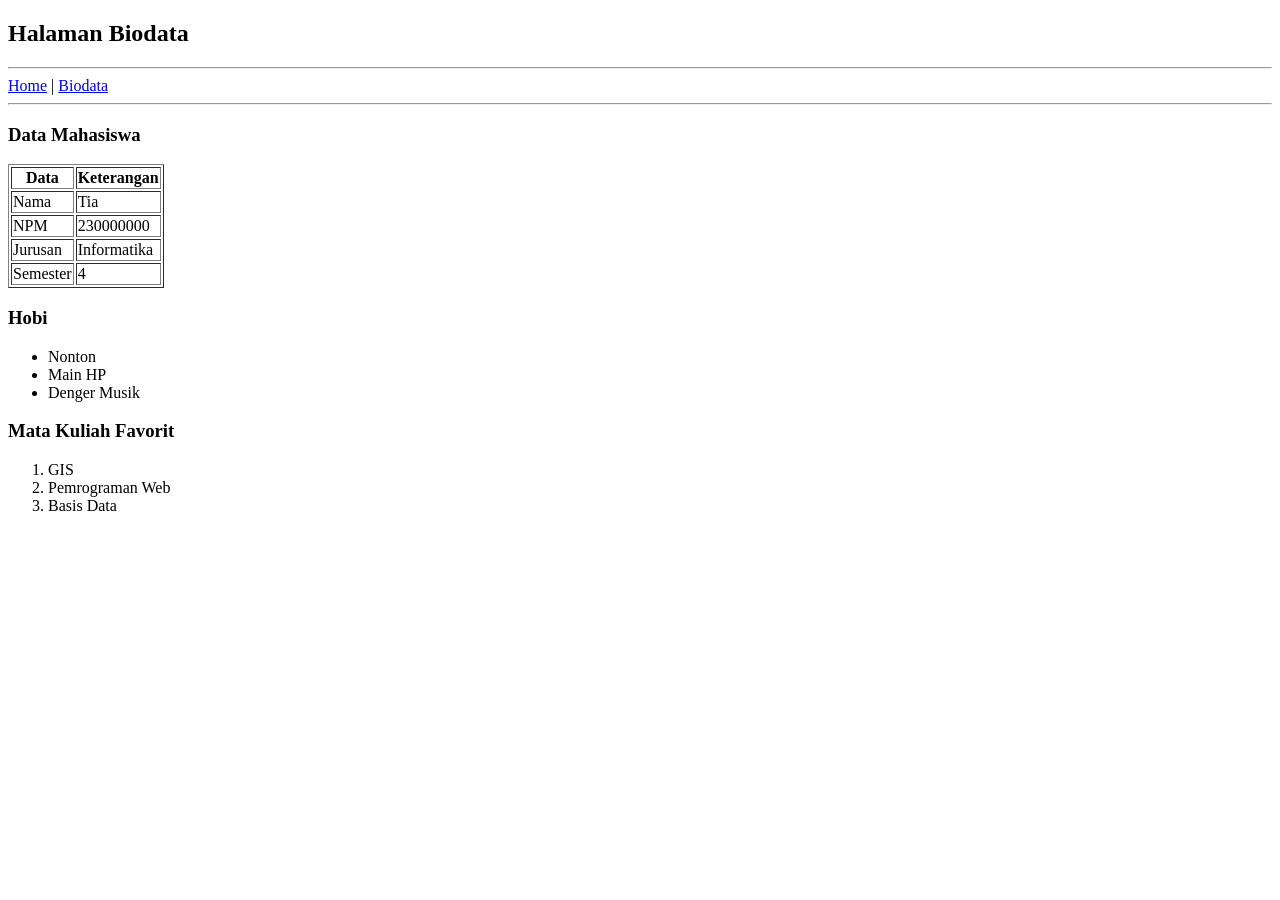
==== biodata.html @ c62042ba "Update biodata.html" ====
<!DOCTYPE html>
<html>
<head>
    <title>Biodata</title>
    <link rel="stylesheet" href="style.css">
</head>

<body>

<h2>Halaman Biodata</h2>

<hr>

<a href="index.html">Home</a> |
<a href="biodata.html">Biodata</a>

<hr>

<h3>Data Mahasiswa</h3>

<table border="1">
<tr>
    <th>Data</th>
    <th>Keterangan</th>
</tr>

<tr>
    <td>Nama</td>
    <td>Tia</td>
</tr>

<tr>
    <td>NPM</td>
    <td>230000000</td>
</tr>

<tr>
    <td>Jurusan</td>
    <td>Informatika</td>
</tr>

<tr>
    <td>Semester</td>
    <td>4</td>
</tr>

</table>

<h3>Hobi</h3>
<ul>
    <li>Nonton</li>
    <li>Main HP</li>
    <li>Denger Musik</li>
</ul>

<h3>Mata Kuliah Favorit</h3>
<ol>
    <li>GIS</li>
    <li>Pemrograman Web</li>
    <li>Basis Data</li>
</ol>

</body>
</html>
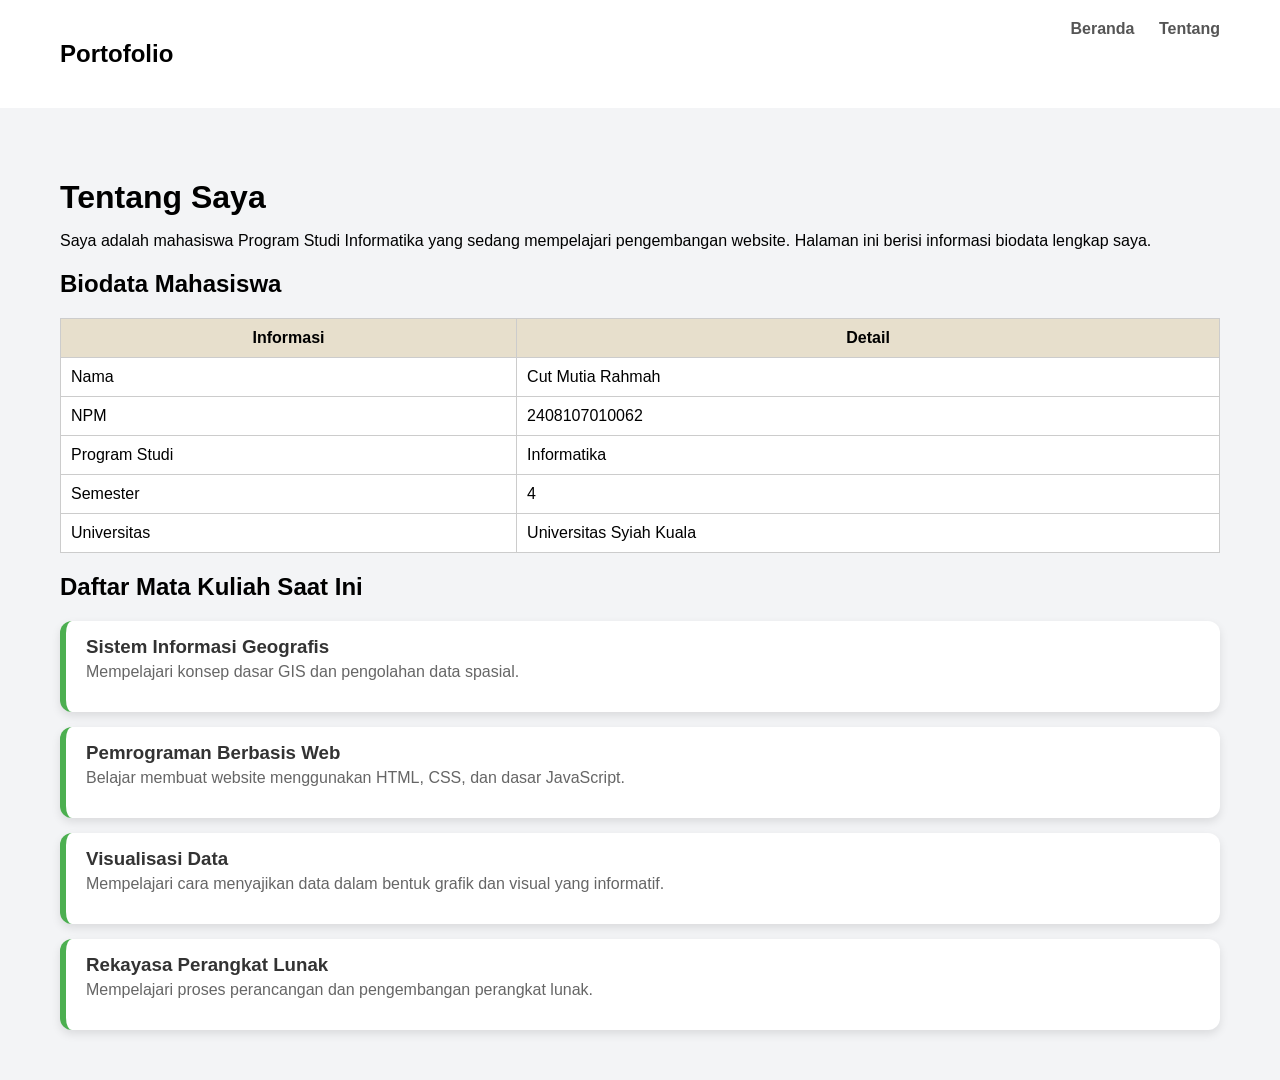
==== commit f356764e: "Add files via upload" ====
--- a/biodata.html
+++ b/biodata.html
@@ -1,64 +1,89 @@
-<!DOCTYPE html>
-<html>
-<head>
-    <title>Biodata</title>
-    <link rel="stylesheet" href="style.css">
-</head>
-
-<body>
-
-<h2>Halaman Biodata</h2>
-
-<hr>
-
-<a href="index.html">Home</a> |
-<a href="biodata.html">Biodata</a>
-
-<hr>
-
-<h3>Data Mahasiswa</h3>
-
-<table border="1">
-<tr>
-    <th>Data</th>
-    <th>Keterangan</th>
-</tr>
-
-<tr>
-    <td>Nama</td>
-    <td>Tia</td>
-</tr>
-
-<tr>
-    <td>NPM</td>
-    <td>230000000</td>
-</tr>
-
-<tr>
-    <td>Jurusan</td>
-    <td>Informatika</td>
-</tr>
-
-<tr>
-    <td>Semester</td>
-    <td>4</td>
-</tr>
-
-</table>
-
-<h3>Hobi</h3>
-<ul>
-    <li>Nonton</li>
-    <li>Main HP</li>
-    <li>Denger Musik</li>
-</ul>
-
-<h3>Mata Kuliah Favorit</h3>
-<ol>
-    <li>GIS</li>
-    <li>Pemrograman Web</li>
-    <li>Basis Data</li>
-</ol>
-
-</body>
-</html>
+<!DOCTYPE html>
+<html>
+<head>
+    <title>Tentang Saya</title>
+    <link rel="stylesheet" href="style.css">
+</head>
+
+<body>
+
+<!-- NAVBAR -->
+<div class="navbar">
+    <h2>Portofolio</h2>
+    <div>
+        <a href="index.html">Beranda</a>
+        <a href="biodata.html">Tentang</a>
+    </div>
+</div>
+
+<div class="about">
+
+<h1>Tentang Saya</h1>
+
+<p>
+Saya adalah mahasiswa Program Studi Informatika yang sedang
+mempelajari pengembangan website.
+Halaman ini berisi informasi biodata lengkap saya.
+</p>
+
+<!-- TABEL DATA -->
+<h2>Biodata Mahasiswa</h2>
+
+<table>
+<tr>
+    <th>Informasi</th>
+    <th>Detail</th>
+</tr>
+
+<tr>
+    <td>Nama</td>
+    <td>Cut Mutia Rahmah</td>
+</tr>
+
+<tr>
+    <td>NPM</td>
+    <td>2408107010062</td>
+</tr>
+
+<tr>
+    <td>Program Studi</td>
+    <td>Informatika</td>
+</tr>
+
+<tr>
+    <td>Semester</td>
+    <td>4</td>
+</tr>
+
+<tr>
+    <td>Universitas</td>
+    <td>Universitas Syiah Kuala</td>
+</tr>
+
+</table>
+
+<h2>Daftar Mata Kuliah Saat Ini</h2>
+
+<div class="mk-container">
+
+    <div class="mk-card">
+        <h3>Sistem Informasi Geografis</h3>
+        <p>Mempelajari konsep dasar GIS dan pengolahan data spasial.</p>
+    </div>
+
+    <div class="mk-card">
+        <h3>Pemrograman Berbasis Web</h3>
+        <p>Belajar membuat website menggunakan HTML, CSS, dan dasar JavaScript.</p>
+    </div>
+
+    <div class="mk-card">
+        <h3>Visualisasi Data</h3>
+        <p>Mempelajari cara menyajikan data dalam bentuk grafik dan visual yang informatif.</p>
+    </div>
+
+    <div class="mk-card">
+        <h3>Rekayasa Perangkat Lunak</h3>
+        <p>Mempelajari proses perancangan dan pengembangan perangkat lunak.</p>
+    </div>
+
+</div>
--- a/style.css
+++ b/style.css
@@ -0,0 +1,147 @@
+body{
+    font-family: Arial;
+    margin:0;
+    background:#f3f4f6;
+}
+
+/* NAVBAR */
+.navbar{
+    display:flex;
+    justify-content:space-between;
+    padding:20px 60px;
+    background:white;
+}
+
+.navbar a{
+    margin-left:20px;
+    text-decoration:none;
+    color:#555;
+    font-weight:bold;
+}
+
+/* HERO */
+.hero{
+    display:flex;
+    align-items:center;
+    gap:60px;
+    padding:60px;
+}
+
+/* FOTO BULAT */
+.foto{
+    width:250px;
+    height:250px;
+    border-radius:50%;
+    object-fit:cover;
+    border:6px solid #d4a017;
+}
+
+/* TEXT */
+.subtitle{
+    color:#d4a017;
+    letter-spacing:2px;
+}
+
+.hero-text h1{
+    font-size:48px;
+    margin:10px 0;
+}
+
+.npm{
+    font-weight:bold;
+}
+
+/* BUTTON */
+.btn{
+    display:inline-block;
+    margin-top:20px;
+    padding:12px 25px;
+    background:#1e293b;
+    color:white;
+    text-decoration:none;
+    border-radius:8px;
+}
+
+/* SKILL */
+.skill-section{
+    padding:50px 60px;
+}
+
+.skills{
+    display:grid;
+    grid-template-columns:repeat(3,1fr);
+    gap:20px;
+    margin-top:20px;
+}
+
+.skill{
+    background:#e7dfcc;
+    padding:20px;
+    border-radius:10px;
+    font-weight:bold;
+}
+
+.about{
+    padding:50px 60px;
+}
+
+.about h1{
+    margin-bottom:10px;
+}
+
+/* tabel */
+table{
+    width:100%;
+    border-collapse:collapse;
+    margin-top:15px;
+    background:white;
+}
+
+th, td{
+    border:1px solid #ccc;
+    padding:10px;
+}
+
+th{
+    background:#e7dfcc;
+}
+
+/* footer */
+.footer{
+    text-align:center;
+    padding:20px;
+    background:#1e293b;
+    color:white;
+    margin-top:40px;
+}
+
+.mk-container {
+    display: flex;
+    flex-direction: column;
+    gap: 15px;
+    margin-top: 20px;
+}
+
+.mk-card {
+    background: #ffffff;
+    border-left: 6px solid #4CAF50;
+    padding: 15px 20px;
+    border-radius: 12px;
+    box-shadow: 0 4px 10px rgba(0,0,0,0.1);
+    transition: 0.3s;
+}
+
+.mk-card h3 {
+    margin: 0;
+    color: #333;
+}
+
+.mk-card p {
+    margin-top: 5px;
+    color: #666;
+}
+
+.mk-card:hover {
+    transform: translateX(8px);
+    box-shadow: 0 6px 15px rgba(0,0,0,0.15);
+}
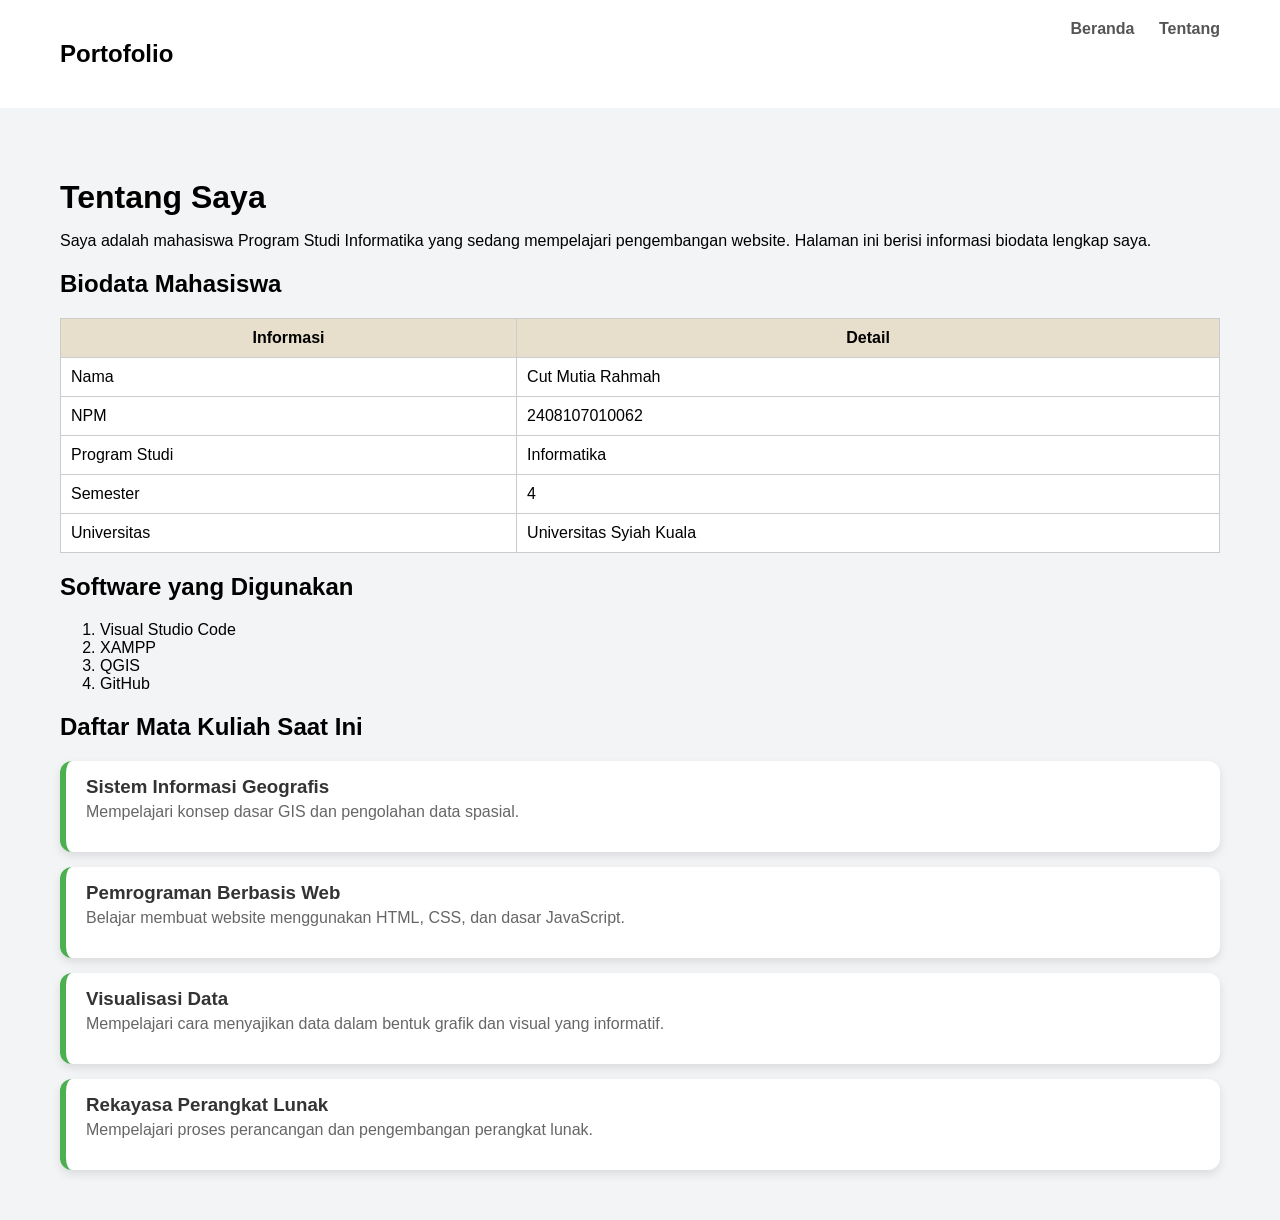
==== commit ca809ab4: "Update biodata.html Added a section listing the software used." ====
--- a/biodata.html
+++ b/biodata.html
@@ -62,6 +62,15 @@
 
 </table>
 
+<h2>Software yang Digunakan</h2>
+
+<ol>
+    <li>Visual Studio Code</li>
+    <li>XAMPP</li>
+    <li>QGIS</li>
+    <li>GitHub</li>
+</ol>
+
 <h2>Daftar Mata Kuliah Saat Ini</h2>
 
 <div class="mk-container">
@@ -86,4 +95,4 @@
         <p>Mempelajari proses perancangan dan pengembangan perangkat lunak.</p>
     </div>
 
-</div>+</div>
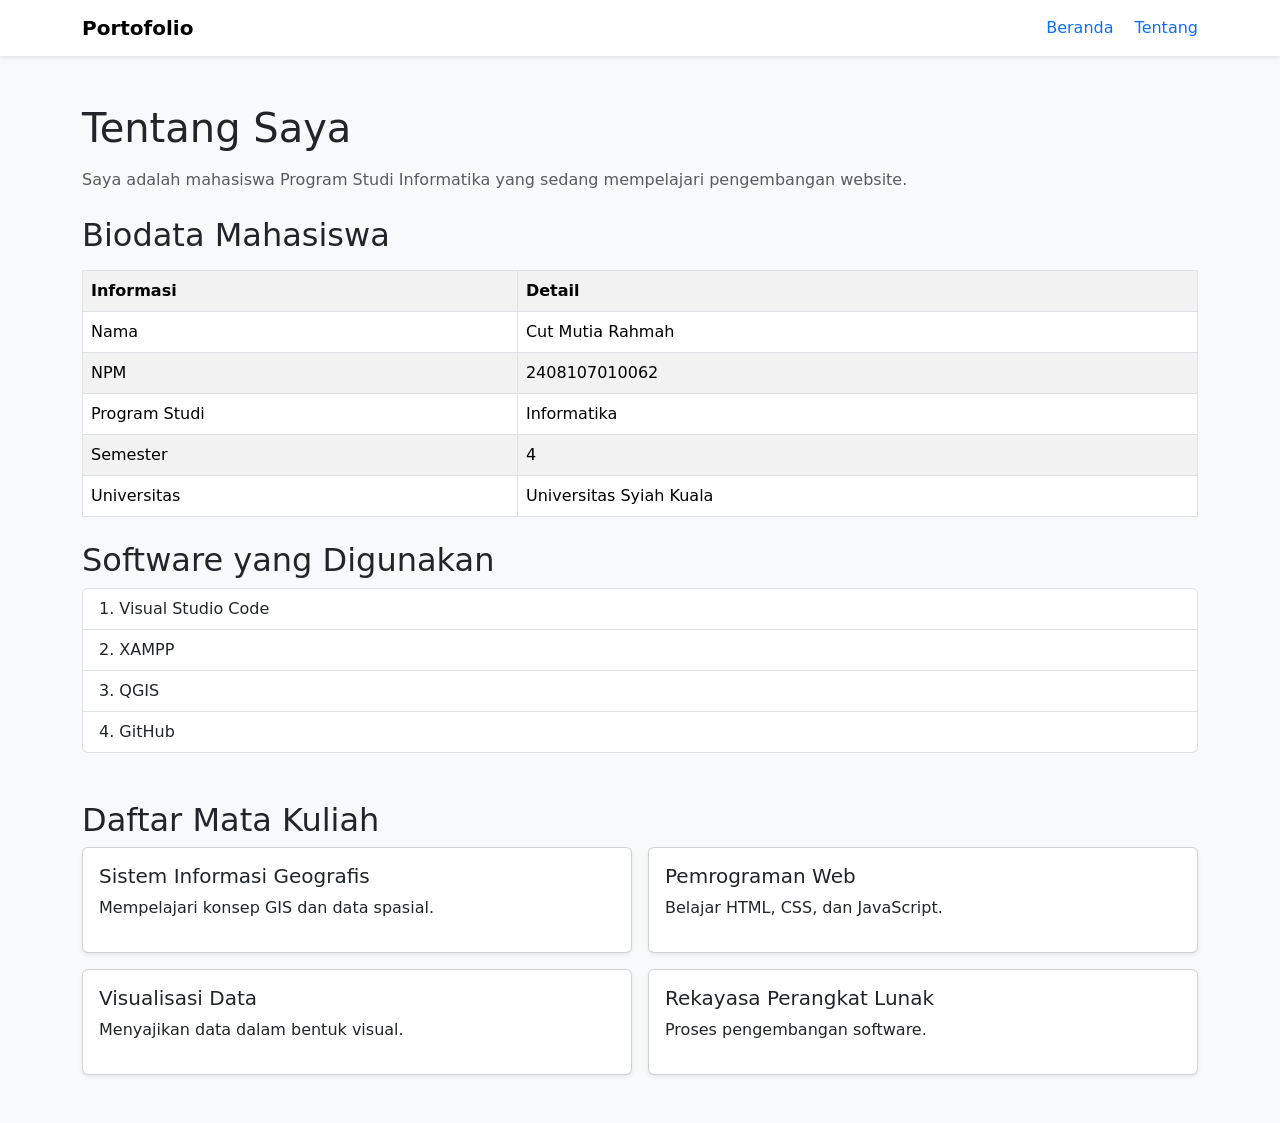
==== commit 11932476: "Bootstrap styling" ====
--- a/biodata.html
+++ b/biodata.html
@@ -2,97 +2,93 @@
 <html>
 <head>
     <title>Tentang Saya</title>
-    <link rel="stylesheet" href="style.css">
+
+    <link href="https://cdn.jsdelivr.net/npm/bootstrap@5.0.2/dist/css/bootstrap.min.css" rel="stylesheet">
 </head>
 
-<body>
+<body class="bg-light">
 
-<!-- NAVBAR -->
-<div class="navbar">
-    <h2>Portofolio</h2>
-    <div>
-        <a href="index.html">Beranda</a>
-        <a href="biodata.html">Tentang</a>
+<nav class="navbar navbar-expand-lg navbar-light bg-white shadow-sm">
+  <div class="container">
+    <a class="navbar-brand fw-bold">Portofolio</a>
+
+    <div class="ms-auto">
+      <a href="index.html" class="me-3 text-decoration-none">Beranda</a>
+      <a href="#" class="text-decoration-none">Tentang</a>
     </div>
-</div>
+  </div>
+</nav>
 
-<div class="about">
+<div class="container my-5">
 
-<h1>Tentang Saya</h1>
+<h1 class="mb-3">Tentang Saya</h1>
 
-<p>
+<p class="text-muted">
 Saya adalah mahasiswa Program Studi Informatika yang sedang
 mempelajari pengembangan website.
-Halaman ini berisi informasi biodata lengkap saya.
 </p>
 
-<!-- TABEL DATA -->
-<h2>Biodata Mahasiswa</h2>
+<h2 class="mt-4">Biodata Mahasiswa</h2>
 
-<table>
+<table class="table table-bordered table-striped mt-3">
 <tr>
     <th>Informasi</th>
     <th>Detail</th>
 </tr>
 
-<tr>
-    <td>Nama</td>
-    <td>Cut Mutia Rahmah</td>
-</tr>
-
-<tr>
-    <td>NPM</td>
-    <td>2408107010062</td>
-</tr>
-
-<tr>
-    <td>Program Studi</td>
-    <td>Informatika</td>
-</tr>
-
-<tr>
-    <td>Semester</td>
-    <td>4</td>
-</tr>
-
-<tr>
-    <td>Universitas</td>
-    <td>Universitas Syiah Kuala</td>
-</tr>
+<tr><td>Nama</td><td>Cut Mutia Rahmah</td></tr>
+<tr><td>NPM</td><td>2408107010062</td></tr>
+<tr><td>Program Studi</td><td>Informatika</td></tr>
+<tr><td>Semester</td><td>4</td></tr>
+<tr><td>Universitas</td><td>Universitas Syiah Kuala</td></tr>
 
 </table>
 
-<h2>Software yang Digunakan</h2>
-
-<ol>
-    <li>Visual Studio Code</li>
-    <li>XAMPP</li>
-    <li>QGIS</li>
-    <li>GitHub</li>
+<h2 class="mt-4">Software yang Digunakan</h2>
+<ol class="list-group list-group-numbered">
+    <li class="list-group-item">Visual Studio Code</li>
+    <li class="list-group-item">XAMPP</li>
+    <li class="list-group-item">QGIS</li>
+    <li class="list-group-item">GitHub</li>
 </ol>
 
-<h2>Daftar Mata Kuliah Saat Ini</h2>
+<h2 class="mt-5">Daftar Mata Kuliah</h2>
 
-<div class="mk-container">
+<div class="row g-3">
 
-    <div class="mk-card">
-        <h3>Sistem Informasi Geografis</h3>
-        <p>Mempelajari konsep dasar GIS dan pengolahan data spasial.</p>
-    </div>
+<div class="col-md-6">
+  <div class="card shadow-sm p-3">
+    <h5>Sistem Informasi Geografis</h5>
+    <p>Mempelajari konsep GIS dan data spasial.</p>
+  </div>
+</div>
 
-    <div class="mk-card">
-        <h3>Pemrograman Berbasis Web</h3>
-        <p>Belajar membuat website menggunakan HTML, CSS, dan dasar JavaScript.</p>
-    </div>
+<div class="col-md-6">
+  <div class="card shadow-sm p-3">
+    <h5>Pemrograman Web</h5>
+    <p>Belajar HTML, CSS, dan JavaScript.</p>
+  </div>
+</div>
 
-    <div class="mk-card">
-        <h3>Visualisasi Data</h3>
-        <p>Mempelajari cara menyajikan data dalam bentuk grafik dan visual yang informatif.</p>
-    </div>
+<div class="col-md-6">
+  <div class="card shadow-sm p-3">
+    <h5>Visualisasi Data</h5>
+    <p>Menyajikan data dalam bentuk visual.</p>
+  </div>
+</div>
 
-    <div class="mk-card">
-        <h3>Rekayasa Perangkat Lunak</h3>
-        <p>Mempelajari proses perancangan dan pengembangan perangkat lunak.</p>
-    </div>
+<div class="col-md-6">
+  <div class="card shadow-sm p-3">
+    <h5>Rekayasa Perangkat Lunak</h5>
+    <p>Proses pengembangan software.</p>
+  </div>
+</div>
 
 </div>
+
+</div>
+
+<script src="https://cdn.jsdelivr.net/npm/bootstrap@5.0.2/dist/js/bootstrap.bundle.min.js"></script>
+
+</body>
+</html>
